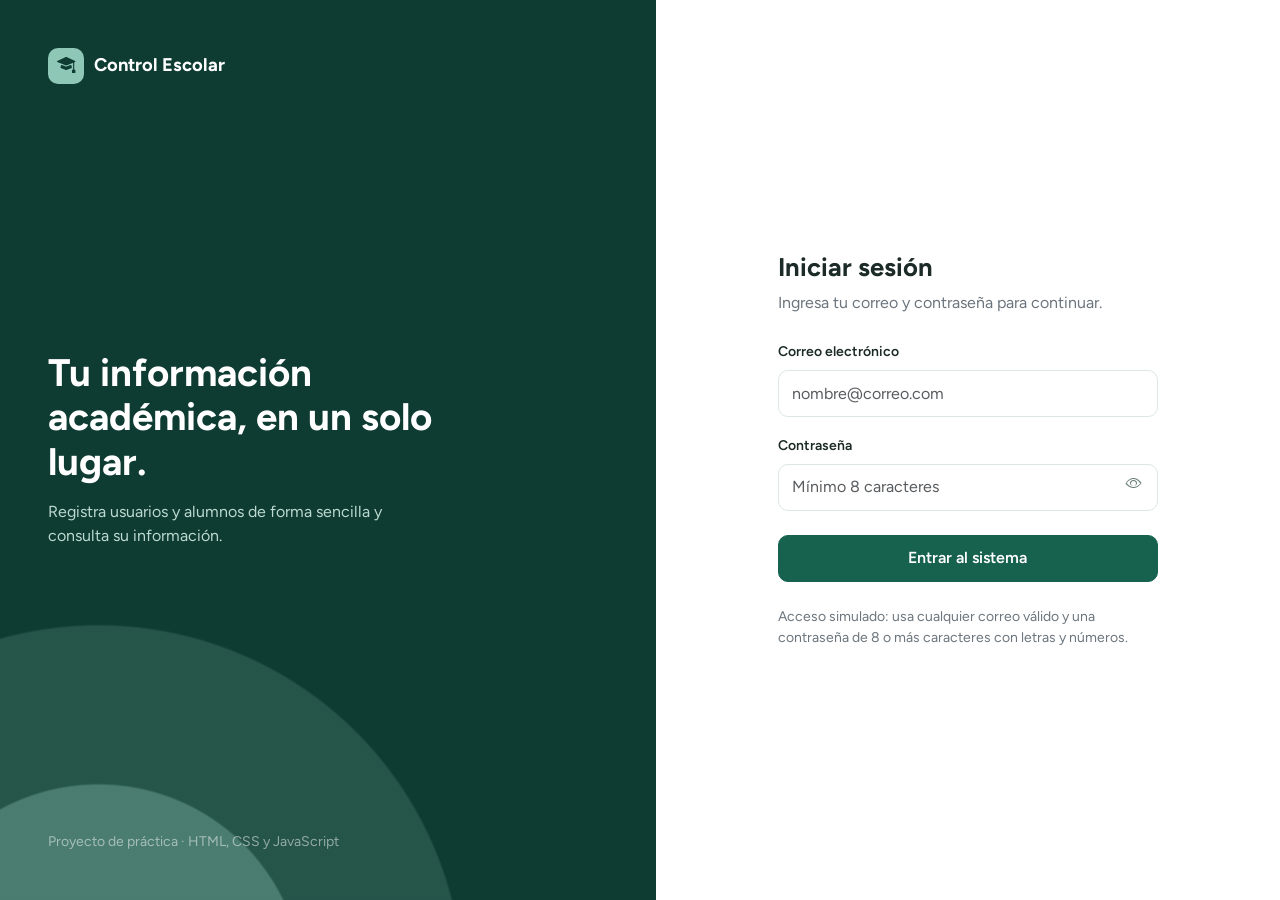
==== login.html @ 312b0d8b "Add files via upload" ====
<!DOCTYPE html>
<html lang="es">
<head>
  <meta charset="UTF-8">
  <meta name="viewport" content="width=device-width, initial-scale=1">
  <title>Iniciar sesión · Control Escolar</title>
  <link rel="preconnect" href="https://fonts.googleapis.com">
  <link href="https://fonts.googleapis.com/css2?family=Figtree:wght@400;500;600;700&display=swap" rel="stylesheet">
  <link href="https://cdn.jsdelivr.net/npm/bootstrap@5.3.3/dist/css/bootstrap.min.css" rel="stylesheet">
  <link href="https://cdn.jsdelivr.net/npm/bootstrap-icons@1.11.3/font/bootstrap-icons.min.css" rel="stylesheet">
  <link href="css/styles.css" rel="stylesheet">
</head>
<body>
  <div class="login-shell">
    <aside class="login-aside">
      <div class="brand"><span class="brand-mark"><i class="bi bi-mortarboard-fill"></i></span> Control Escolar</div>
      <div>
        <h1>Tu información académica, en un solo lugar.</h1>
        <p class="mt-3">Registra usuarios y alumnos de forma sencilla y consulta su información.</p>
      </div>
      <small class="text-white-50">Proyecto de práctica · HTML, CSS y JavaScript</small>
    </aside>

    <main class="login-main">
      <div class="login-card">
        <h2>Iniciar sesión</h2>
        <p class="text-secondary mb-4">Ingresa tu correo y contraseña para continuar.</p>

        <form id="formLogin" novalidate>
          <div class="mb-3">
            <label for="correo" class="form-label">Correo electrónico</label>
            <input type="email" class="form-control" id="correo" placeholder="nombre@correo.com" autocomplete="username">
            <div class="invalid-feedback" id="errCorreo"></div>
          </div>
          <div class="mb-3">
            <label for="password" class="form-label">Contraseña</label>
            <div class="pass-wrap">
              <input type="password" class="form-control" id="password" placeholder="Mínimo 8 caracteres" autocomplete="current-password">
              <button type="button" class="toggle-pass" id="togglePass" aria-label="Mostrar u ocultar contraseña"><i class="bi bi-eye"></i></button>
              <div class="invalid-feedback" id="errPassword"></div>
            </div>
          </div>
          <button type="submit" class="btn btn-jade w-100 mt-2">Entrar al sistema</button>
        </form>
        <p class="text-secondary small mt-4 mb-0">Acceso simulado: usa cualquier correo válido y una contraseña de 8 o más caracteres con letras y números.</p>
      </div>
    </main>
  </div>

  <script src="js/utileria.js"></script>
  <script src="js/login.js"></script>
</body>
</html>
---- css/styles.css ----
:root {
  --jade-900: #0e3b32;
  --jade-700: #17614f;
  --jade-500: #2f8f78;
  --jade-300: #8fc7b6;
  --jade-100: #e3f1ec;
  --jade-50: #f4f9f7;
  --ink: #1c2b27;
  --muted: #6b7f79;
  --line: #dbe7e3;
  --radius: 14px;
  --sidebar-w: 264px;
  --bs-body-font-family: "Figtree", system-ui, sans-serif;
  --bs-body-color: var(--ink);
}

body { background: var(--jade-50); font-family: var(--bs-body-font-family); }

/* Botones y formularios en verde jade */
.btn-jade {
  --bs-btn-color: #fff; --bs-btn-bg: var(--jade-700); --bs-btn-border-color: var(--jade-700);
  --bs-btn-hover-color: #fff; --bs-btn-hover-bg: var(--jade-900); --bs-btn-hover-border-color: var(--jade-900);
  --bs-btn-active-bg: var(--jade-900); --bs-btn-active-border-color: var(--jade-900);
  --bs-btn-focus-shadow-rgb: 47, 143, 120;
  border-radius: 10px; font-weight: 600; padding: .65rem 1.1rem;
}
.btn-soft {
  --bs-btn-color: var(--jade-700); --bs-btn-bg: var(--jade-100); --bs-btn-border-color: transparent;
  --bs-btn-hover-bg: #d3e8e1; --bs-btn-hover-color: var(--jade-900); --bs-btn-hover-border-color: transparent;
  border-radius: 10px; font-weight: 600;
}
.form-control, .form-select { border-radius: 10px; border-color: var(--line); padding: .65rem .85rem; }
.form-control:focus, .form-select:focus { border-color: var(--jade-500); box-shadow: 0 0 0 .2rem rgba(47,143,120,.18); }
.form-label { font-weight: 600; font-size: .875rem; }
a { color: var(--jade-700); }

/* ---------- LOGIN ---------- */
.login-shell { min-height: 100vh; display: grid; grid-template-columns: 1.05fr 1fr; }
.login-aside {
  background:
    radial-gradient(circle at 15% 110%, rgba(143,199,182,.35) 0 18%, transparent 18.2%),
    radial-gradient(circle at 15% 110%, rgba(143,199,182,.18) 0 32%, transparent 32.2%),
    var(--jade-900);
  color: #fff; display: flex; flex-direction: column; justify-content: space-between; padding: 3rem;
}
.brand { display: flex; align-items: center; gap: .65rem; font-weight: 700; font-size: 1.15rem; }
.brand-mark { width: 36px; height: 36px; border-radius: 10px; background: var(--jade-300); color: var(--jade-900); display: grid; place-items: center; }
.login-aside h1 { font-size: 2.4rem; font-weight: 700; line-height: 1.15; max-width: 16ch; }
.login-aside p { color: #bcd9d0; max-width: 38ch; }
.login-main { display: grid; place-items: center; padding: 2rem; background: #fff; }
.login-card { width: 100%; max-width: 380px; }
.login-card h2 { font-weight: 700; font-size: 1.6rem; }
.pass-wrap { position: relative; }
.pass-wrap .toggle-pass { position: absolute; right: .5rem; top: 1.3rem; transform: translateY(-50%); border: 0; background: none; color: var(--muted); padding: .35rem .5rem; }
.pass-wrap .form-control { padding-right: 2.8rem; }
@media (max-width: 860px) {
  .login-shell { grid-template-columns: 1fr; }
  .login-aside { display: none; }
}

/* ---------- SISTEMA ---------- */
.sidebar {
  position: fixed; inset: 0 auto 0 0; width: var(--sidebar-w); background: var(--jade-900); color: #cfe6de;
  display: flex; flex-direction: column; padding: 1.25rem 1rem; z-index: 1040; transition: transform .25s ease;
}
.sidebar .brand { color: #fff; padding: .25rem .5rem 1.5rem; }
.sidebar .nav-link {
  display: flex; align-items: center; gap: .7rem; color: #cfe6de; padding: .65rem .8rem; border-radius: 10px; font-weight: 500; cursor: pointer;
}
.sidebar .nav-link:hover { background: rgba(255,255,255,.07); color: #fff; }
.sidebar .nav-link.active { background: var(--jade-700); color: #fff; }
.sidebar .chev { margin-left: auto; transition: transform .2s; font-size: .8rem; }
.sidebar [aria-expanded="true"] .chev { transform: rotate(180deg); }
.submenu { list-style: none; margin: .15rem 0 .35rem 1.35rem; padding-left: .75rem; border-left: 1px solid rgba(255,255,255,.15); }
.submenu .nav-link { font-size: .92rem; padding: .5rem .7rem; }
.sidebar-foot { margin-top: auto; font-size: .8rem; color: #8db5a8; padding: .5rem; }

.topbar {
  position: sticky; top: 0; z-index: 1030; height: 64px; background: #fff; border-bottom: 1px solid var(--line);
  display: flex; align-items: center; gap: 1rem; padding: 0 1.5rem;
}
.btn-burger { border: 1px solid var(--line); background: #fff; border-radius: 10px; width: 40px; height: 40px; display: grid; place-items: center; color: var(--jade-700); font-size: 1.25rem; }
.btn-burger:hover { background: var(--jade-100); }
.user-btn { display: flex; align-items: center; gap: .6rem; border: 0; background: none; padding: .3rem .5rem; border-radius: 10px; font-weight: 600; color: var(--ink); }
.user-btn:hover { background: var(--jade-50); }
.avatar { width: 34px; height: 34px; border-radius: 50%; background: var(--jade-100); color: var(--jade-700); display: grid; place-items: center; font-weight: 700; }
.dropdown-menu { border-radius: 12px; border-color: var(--line); padding: .4rem; }
.dropdown-item { border-radius: 8px; }
.dropdown-item:hover { background: var(--jade-100); }

.main { margin-left: var(--sidebar-w); transition: margin-left .25s ease; min-height: 100vh; }
body.sidebar-hidden .sidebar { transform: translateX(-100%); }
body.sidebar-hidden .main { margin-left: 0; }
.backdrop-nav { display: none; }
@media (max-width: 991.98px) {
  .main { margin-left: 0; }
  body:not(.sidebar-hidden) .backdrop-nav { display: block; position: fixed; inset: 0; background: rgba(14,59,50,.45); z-index: 1035; }
}

.content { padding: 2rem 1.5rem; max-width: 1040px; }
.page-title { font-weight: 700; font-size: 1.6rem; margin-bottom: .25rem; }
.page-sub { color: var(--muted); margin-bottom: 1.75rem; }
.panel { background: #fff; border: 1px solid var(--line); border-radius: var(--radius); padding: 1.5rem; height: 100%; }
.panel h3 { font-size: 1.05rem; font-weight: 700; margin-bottom: 1.1rem; display: flex; align-items: center; gap: .5rem; }
.panel h3 i { color: var(--jade-500); }
.welcome { background: var(--jade-100); border-radius: var(--radius); padding: 2rem; }
.welcome h2 { font-weight: 700; }
.table { --bs-table-bg: transparent; font-size: .92rem; }
.table th { color: var(--muted); font-weight: 600; }
.badge-ok { background: var(--jade-100); color: var(--jade-700); }
.badge-no { background: #f3ece3; color: #8a6a3b; }
.modal-content { border-radius: var(--radius); border: 0; }
.modal-icon { width: 64px; height: 64px; border-radius: 50%; display: grid; place-items: center; font-size: 1.8rem; margin: 0 auto 1rem; }
.modal-icon.ok { background: var(--jade-100); color: var(--jade-700); }
.modal-icon.no { background: #f3ece3; color: #8a6a3b; }
:focus-visible { outline: 2px solid var(--jade-500); outline-offset: 2px; }
@media (prefers-reduced-motion: reduce) { * { transition: none !important; } }
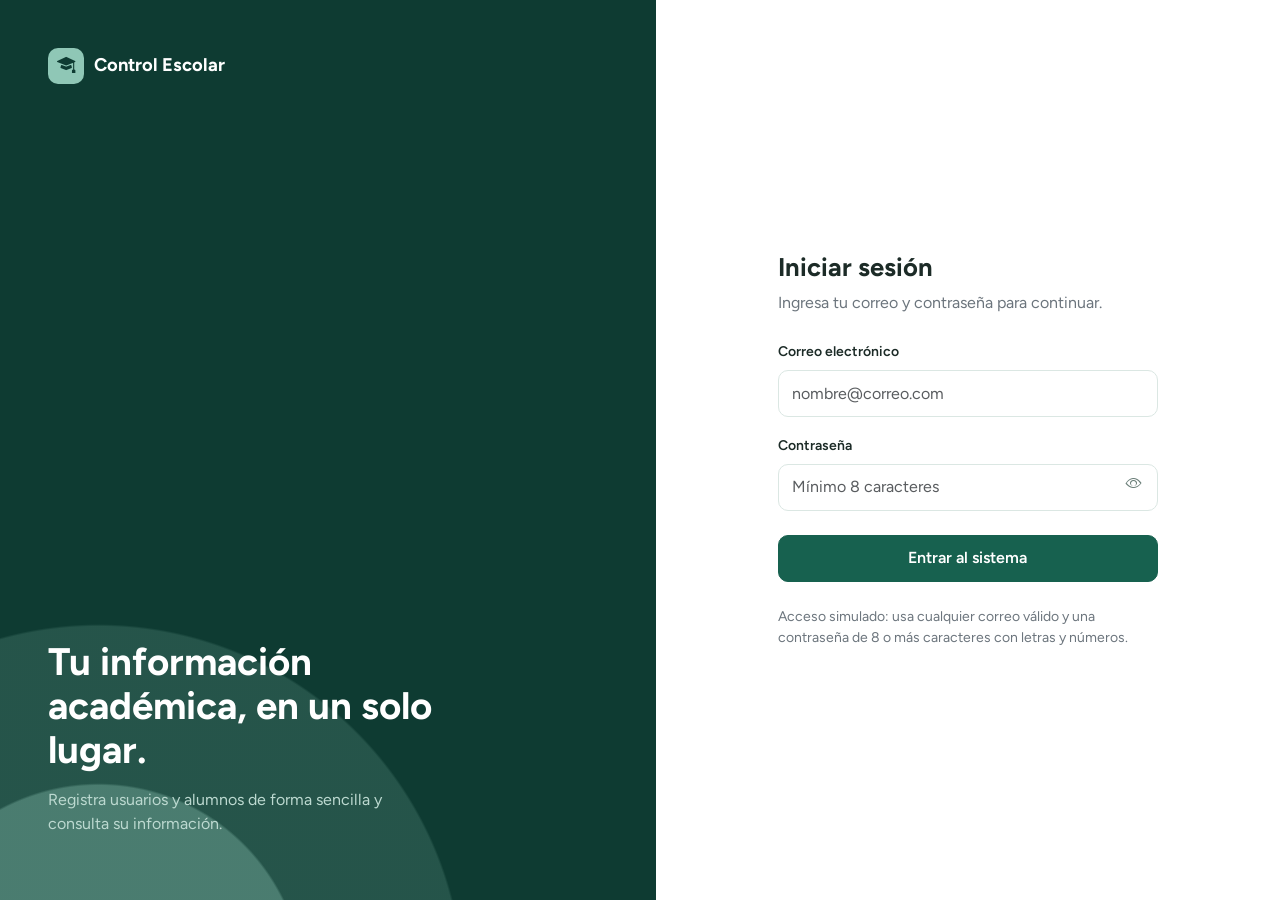
==== commit 54a3b5db: "ajustes de diseño" ====
--- a/login.html
+++ b/login.html
@@ -18,7 +18,6 @@
         <h1>Tu información académica, en un solo lugar.</h1>
         <p class="mt-3">Registra usuarios y alumnos de forma sencilla y consulta su información.</p>
       </div>
-      <small class="text-white-50">Proyecto de práctica · HTML, CSS y JavaScript</small>
     </aside>
 
     <main class="login-main">
